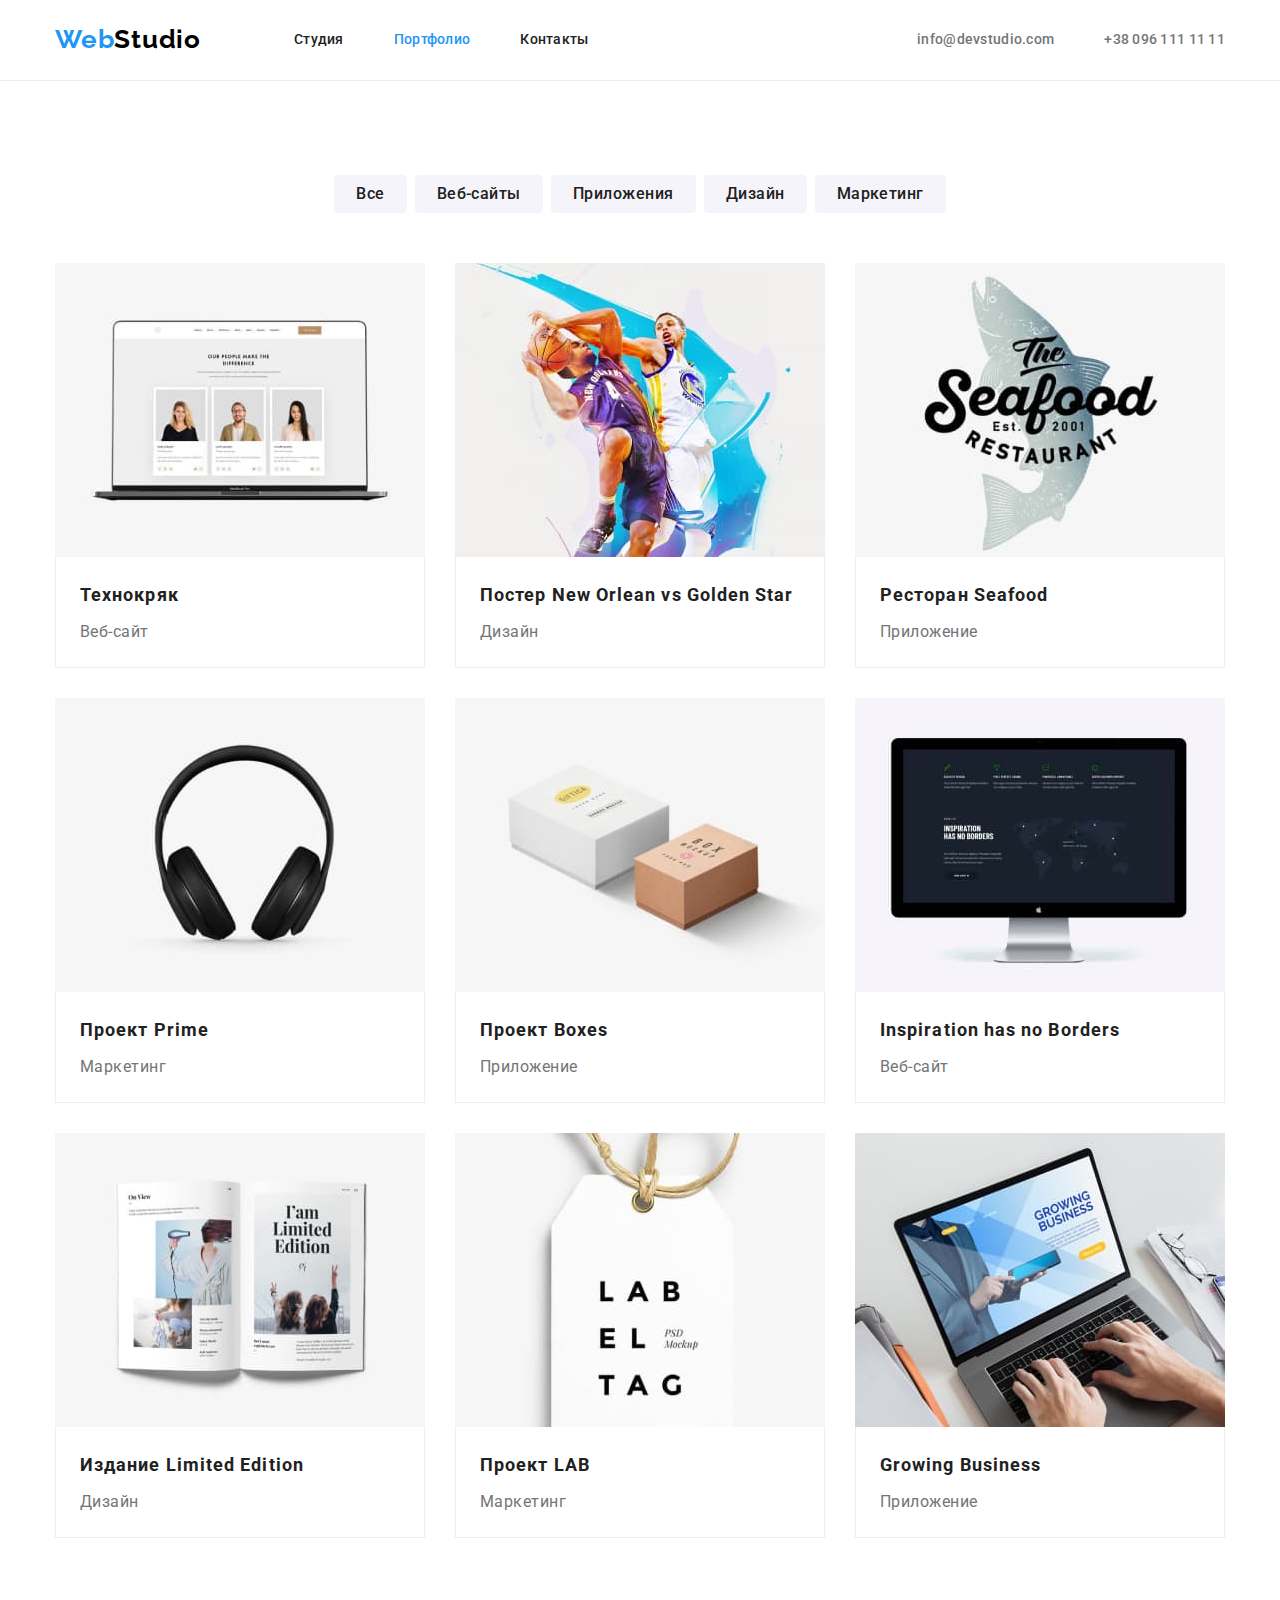
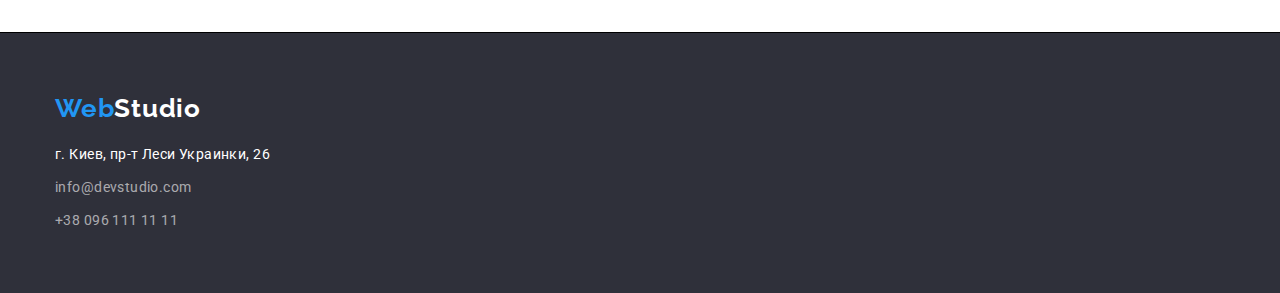
==== portfolio.html @ 7b581921 "Initial commit" ====
<!DOCTYPE html>
<html lang="ru">
  <head>
    <meta charset="UTF-8" />
    <meta http-equiv="X-UA-Compatible" content="IE=edge" />
    <meta name="viewport" content="width=device-width, initial-scale=1.0" />
    <meta name="description" content="Создание и продвижение сайтов" />
    <title>Portfolio</title>
    <link rel="preconnect" href="https://fonts.gstatic.com" />
    <link
      href="https://fonts.googleapis.com/css2?family=Raleway:wght@700&family=Roboto:wght@400;500;700;900&display=swap"
      rel="stylesheet"
    />
    <link
      rel="stylesheet"
      href="https://cdnjs.cloudflare.com/ajax/libs/modern-normalize/1.0.0/modern-normalize.min.css"
    />
    <link rel="stylesheet" href="./css/mein.css" />
  </head>
  <body>
    <!-- Шапка страницы -->
    <header class="header">
      <!-- Навигация -->
      <div class="container">
        <nav class="main-nav">
          <a class="logo" href="./index.html">
            Web<span class="tiny">Studio</span></a
          >
          <ul class="pagination list">
            <li class="pagination-item">
              <a class="pagination-link" href="./index.html">Студия</a>
            </li>

            <li class="pagination-item">
              <a class="pagination-link current" href="./portfolio.html"
                >Портфолио</a
              >
            </li>

            <li class="pagination-item">
              <a class="pagination-link" href="/Контакты">Контакты</a>
            </li>
          </ul>
        </nav>
        <!-- Для связи -->
        <ul class="contacts list">
          <li class="contacts-item">
            <a class="contacts-link" href="mailto:info@devstudio.com"
              >info@devstudio.com</a
            >
          </li>
          <li class="contacts-item">
            <a class="contacts-link" href="tel:+380961111111"
              >+38 096 111 11 11</a
            >
          </li>
        </ul>
      </div>
    </header>
    <!-- Контент страницы -->
    <main>
      <section class="portfolio">
        <div class="container">
          <h1 class="visually-hidden">Портфолио</h1>

          <h2 class="visually-hidden">Фильтр</h2>

          <ul class="list nav">
            <li class="nav-item">
              <button class="button" type="button">Все</button>
            </li>

            <li class="nav-item">
              <button class="button" type="button">Веб-сайты</button>
            </li>

            <li class="nav-item">
              <button class="button" type="button">Приложения</button>
            </li>

            <li class="nav-item">
              <button class="button" type="button">Дизайн</button>
            </li>

            <li class="nav-item">
              <button class="button" type="button">Маркетинг</button>
            </li>
          </ul>

          <h2 class="visually-hidden">Галерея проектов</h2>

          <ul class="list grid">
            <li class="gallery-item grid-item">
              <img
                src="./images/Portfolio/tehnokryak.jpg"
                width="370"
                height="294"
                alt="Ноутбук"
              />
              <div class="gallery-container">
                <h3 class="gallery-title">Технокряк</h3>
                <p class="gallery-text">Веб-сайт</p>
              </div>
            </li>

            <li class="gallery-item grid-item">
              <img
                src="./images/Portfolio/neworlean.jpg"
                width="370"
                height="294"
                alt="Два парня играют в баскутбол"
              />
              <div class="gallery-container">
                <h3 class="gallery-title">Постер New Orlean vs Golden Star</h3>
                <p class="gallery-text">Дизайн</p>
              </div>
            </li>

            <li class="gallery-item grid-item">
              <img
                src="./images/Portfolio/seafood.jpg"
                width="370"
                height="294"
                alt="Логотип ресторана Seafood "
              />
              <div class="gallery-container">
                <h3 class="gallery-title">Ресторан Seafood</h3>
                <p class="gallery-text">Приложение</p>
              </div>
            </li>

            <li class="gallery-item grid-item">
              <img
                src="./images/Portfolio/prime.jpg"
                width="370"
                height="294"
                alt="Наушники"
              />
              <div class="gallery-container">
                <h3 class="gallery-title">Проект Prime</h3>
                <p class="gallery-text">Маркетинг</p>
              </div>
            </li>

            <li class="gallery-item grid-item">
              <img
                src="./images/Portfolio/boxes.jpg"
                width="370"
                height="294"
                alt="Две картонные коробки"
              />
              <div class="gallery-container">
                <h3 class="gallery-title">Проект Boxes</h3>
                <p class="gallery-text">Приложение</p>
              </div>
            </li>

            <li class="gallery-item grid-item">
              <img
                src="./images/Portfolio/inspiration-has-no-borders.jpg"
                width="370"
                height="294"
                alt="Манитор"
              />
              <div class="gallery-container">
                <h3 class="gallery-title">Inspiration has no Borders</h3>
                <p class="gallery-text">Веб-сайт</p>
              </div>
            </li>

            <li class="gallery-item grid-item">
              <img
                src="./images/Portfolio/limited-edition.jpg"
                width="370"
                height="294"
                alt="Открытый журнал"
              />
              <div class="gallery-container">
                <h3 class="gallery-title">Издание Limited Edition</h3>
                <p class="gallery-text">Дизайн</p>
              </div>
            </li>

            <li class="gallery-item grid-item">
              <img
                src="./images/Portfolio/lab.jpg"
                width="370"
                height="294"
                alt="Этикетка"
              />
              <div class="gallery-container">
                <h3 class="gallery-title">Проект LAB</h3>
                <p class="gallery-text">Маркетинг</p>
              </div>
            </li>

            <li class="gallery-item grid-item">
              <img
                src="./images/Portfolio/growing-business.jpg"
                width="370"
                height="294"
                alt="Человек работает на компьютере"
              />
              <div class="gallery-container">
                <h3 class="gallery-title">Growing Business</h3>
                <p class="gallery-text">Приложение</p>
              </div>
            </li>
          </ul>
        </div>
      </section>
    </main>

    <!-- Подвал страницы -->
    <footer class="footer">
      <div class="container">
        <a class="logo" href="./index.html"
          >Web<span class="tiny">Studio</span></a
        >

        <address>
          <p class="address-text">г. Киев, пр-т Леси Украинки, 26</p>
          <a class="address-item" href="mailto:info@devstudio.com"
            >info@devstudio.com</a
          >
          <a class="address-item" href="tel:+380961111111">+38 096 111 11 11</a>
        </address>
      </div>
    </footer>
  </body>
</html>
---- css/mein.css ----
/* Общие настройки страницы */
body {
  background-color: #ffffff;
  color: #757575;

  font-family: Roboto, sans-serif;
  font-weight: 400;
}

:root {
  --color-white: #ffffff;
  --color-dark: #2f303a;
  --color-accent: #2196f3;
  --background-color-elements: #f5f4fa;
  --color-text-major: #212121;
  --color-text-main: #757575;
}

.visually-hidden {
  position: absolute !important;
  clip: rect(1px 1px 1px 1px);
  clip: rect(1px, 1px, 1px, 1px);
  padding: 0 !important;
  border: 0 !important;
  height: 1px !important;
  width: 1px !important;
  overflow: hidden;
  margin-bottom: 0;
}

/* Утилиты */
.list {
  list-style: none;
  margin: 0;
  padding: 0;
}

button {
  font-family: inherit;
  cursor: pointer;
}

.container {
  width: 1200px;
  margin-left: auto;
  margin-right: auto;
  padding: 0 15px;
}

h1,
h2,
h3,
h4,
p {
  margin-top: 0;
}

img {
  display: block;
  max-width: 100%;
  height: auto;
}

/* Шапка страницы */
.header {
  padding-top: 24px;
  padding-bottom: 25px;
  border-bottom: 1px solid #ececec;
}

.header .container {
  display: flex;
  align-items: center;
  justify-content: flex-end;
}

.logo {
  color: var(--color-accent);

  font-family: Raleway, sans-serif;
  font-weight: 700;
  font-size: 26px;
  line-height: 1.19;
  letter-spacing: 0.03em;
  text-decoration: none;
}

.header .logo {
  margin-right: 93px;
}

.header .tiny {
  color: #000000;
}

.main-nav {
  display: flex;
  align-items: center;
  margin-bottom: 0;
  margin-right: auto;
}

.pagination {
  display: inline-flex;
}

.pagination .pagination-link.current {
  color: var(--color-accent);
}

.pagination-item:not(:last-child),
.contacts-item:not(:last-child) {
  margin-right: 50px;
}

.pagination-link {
  color: var(--color-text-major);
  text-decoration: none;
}

.contacts {
  display: inline-flex;
}

.contacts .contacts-link {
  color: var(--color-text-main);
  text-decoration: none;
}

.pagination-link :hover,
.pagination-link :focus,
.contacts-link:hover,
.contacts-link:focus {
  color: var(--color-accent);
}

.pagination-link,
.contacts-link {
  font-weight: 500;
  font-size: 14px;
  line-height: 1.14;
  letter-spacing: 0.02em;
}

.contacts-link {
  color: var(--color-text-main);
}

/* Контент главной страницы */
/* Герой */
.hero {
  background-color: var(--color-dark);
  /* min-height: 100vh; */
  min-height: 600px;
  padding-top: 200px;
}

.hero-content {
  width: calc(100% / 12 * 6);
  margin: 0 auto;
  text-align: center;
}

.hero-title {
  color: var(--color-white);

  font-weight: 900;
  font-size: 44px;
  line-height: 1.36;
  text-align: center;
  letter-spacing: 0.06em;
  text-transform: uppercase;

  margin-bottom: 30px;
}

.hero-button {
  color: var(--color-white);
  background-color: var(--color-accent);

  font-weight: 700;
  font-size: 16px;
  line-height: 1.88;
  letter-spacing: 0.06em;
  box-shadow: 0px 4px 4px rgba(0, 0, 0, 0.15);

  border-radius: 4px;
  padding: 10px 32px;
  text-align: center;
  min-width: 200px;

  border: none;
}

.hero-button:hover,
.hero-button:focus {
  color: var(--color-accent);
  background-color: var(--color-white);
}

/* Наши приемущества */
.description {
  padding: 94px 0;
}

.description .grid {
  display: flex;
  flex-wrap: wrap;
  margin-left: -30px;
  margin-top: -30px;
}

.description .grid-item {
  margin-left: 30px;
  margin-top: 30px;
  flex-basis: calc(100% / 4 - 30px);
}

.subtitle {
  color: var(--color-text-major);

  font-weight: 700;
  font-size: 14px;
  line-height: 1.14;
  letter-spacing: 0.03em;
  text-transform: uppercase;

  margin-bottom: 10px;
}

.text-description {
  font-size: 14px;
  line-height: 1.71;
  letter-spacing: 0.03em;

  margin-bottom: 0;
}

/* Чем мы занимаемся */
.work {
  padding-bottom: 94px;
}

.work .grid {
  display: flex;
  flex-wrap: wrap;
  margin-left: -30px;
  margin-top: -30px;
}

.work .grid-item {
  margin-left: 30px;
  margin-top: 30px;
  flex-basis: calc(100% / 3 - 30px);
}

.title {
  color: var(--color-text-major);

  font-weight: 700;
  font-size: 36px;
  line-height: 1.17;
  text-align: center;
  letter-spacing: 0.03em;

  margin-bottom: 50px;
}

/* Наша команда */
.team {
  background-color: var(--background-color-elements);
  padding: 94px 0;
}

.team .grid {
  display: flex;
  flex-wrap: wrap;
  margin-left: -30px;
  margin-top: -30px;
}

.team .grid-item {
  margin-left: 30px;
  margin-top: 30px;
  flex-basis: calc(100% / 4 - 30px);
}

.team-item {
  background-color: var(--color-white);
  box-shadow: 0px 1px 3px rgba(0, 0, 0, 0.12), 0px 1px 1px rgba(0, 0, 0, 0.14),
    0px 2px 1px rgba(0, 0, 0, 0.2);
  border-radius: 0px 0px 4px 4px;
}

.team-container {
  padding-top: 30px;
  padding-bottom: 30px;
}

.team-subject {
  color: var(--color-text-major);

  font-weight: 500;
  font-size: 16px;
  line-height: 1.19;
  text-align: center;
  letter-spacing: 0.03em;

  margin-bottom: 10px;
}

.team-member {
  font-size: 16px;
  line-height: 1.19;
  text-align: center;
  letter-spacing: 0.03em;

  margin-bottom: 0;
}

/* Контент страницы портфолио */
.portfolio {
  padding: 94px 0;
}

.nav {
  margin-bottom: 50px;
  display: flex;
  justify-content: center;
}

.portfolio .button {
  background-color: var(--background-color-elements);
  color: var(--color-text-major);

  font-weight: 500;
  font-size: 16px;
  line-height: 1.62;
  text-align: center;
  letter-spacing: 0.03em;

  border-radius: 4px;
  padding: 6px 22px;
  border: none;
  text-align: center;
}
.nav-item:not(:last-child) {
  margin-right: 8px;
}

.button:hover,
.button:focus {
  background-color: var(--color-accent);
  color: var(--color-white);
}
.gallery-container {
  padding: 20px 24px;
  border-left: 1px solid #eeeeee;
  border-right: 1px solid #eeeeee;
  border-bottom: 1px solid #eeeeee;
}

.portfolio .grid {
  display: flex;
  flex-wrap: wrap;
  margin-left: -30px;
  margin-top: -30px;
}

.portfolio .grid-item {
  margin-left: 30px;
  margin-top: 30px;
  flex-basis: calc(100% / 3 - 30px);
}

.portfolio .grid {
  flex-wrap: wrap;
}

.gallery-title {
  color: var(--color-text-major);

  font-weight: 700;
  font-size: 18px;
  line-height: 2;
  letter-spacing: 0.06em;

  margin-bottom: 4px;
}

.gallery-text {
  font-size: 16px;
  line-height: 1.87;
  letter-spacing: 0.03em;

  margin-bottom: 0;
}

/* Подвал страницы */
.footer {
  background-color: var(--color-dark);
  padding-top: 60px;
  padding-bottom: 60px;
  border-top: 1px solid #000000;
}
.footer .logo {
  display: block;
  margin-bottom: 20px;
}

.footer .tiny {
  color: var(--color-white);
}

.address-text {
  color: var(--color-white);
  margin-bottom: 9px;
}
.address-item {
  color: rgba(255, 255, 255, 0.6);

  text-decoration: none;
  display: block;
}

.address-item:not(:last-child) {
  margin-bottom: 9px;
}

.address-item:hover,
.address-item:focus {
  color: var(--color-accent);
}

.address-text,
.address-item {
  font-style: normal;
  font-size: 14px;
  line-height: 1.71;
  letter-spacing: 0.03em;
}
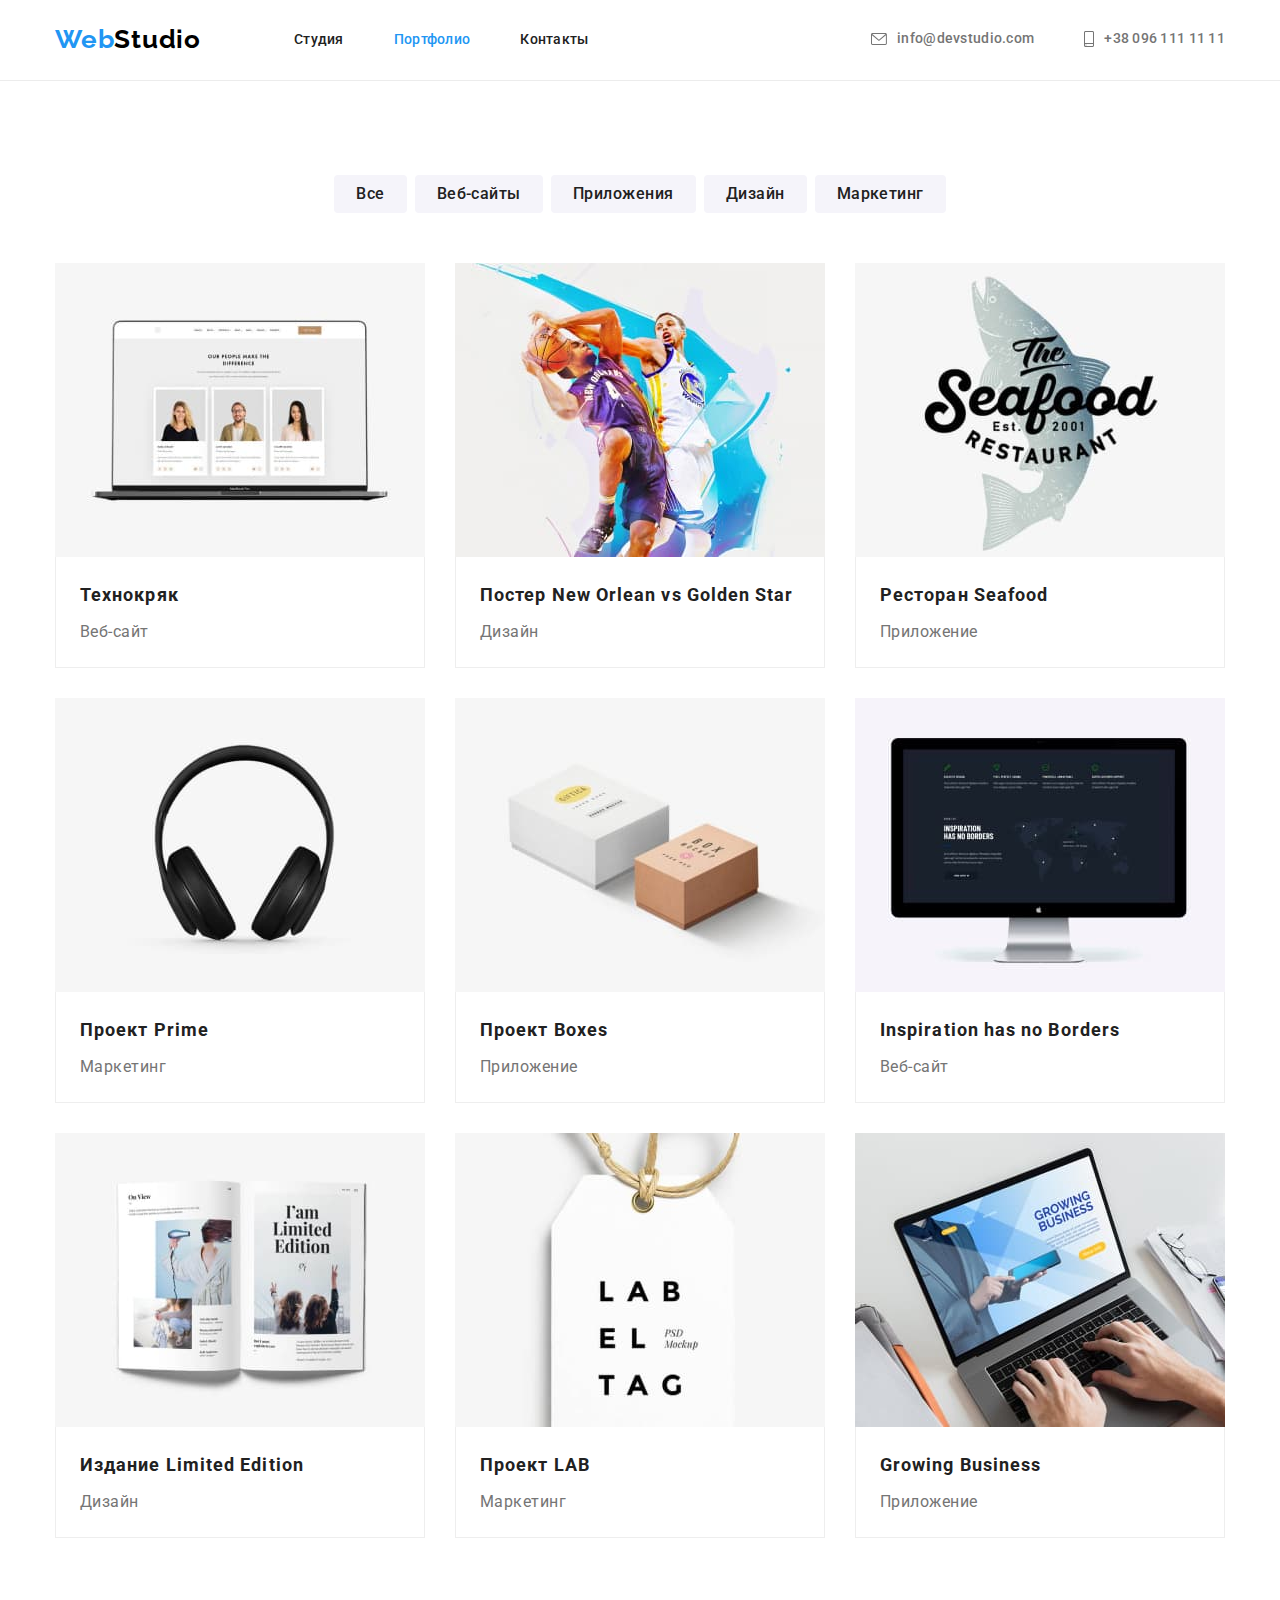
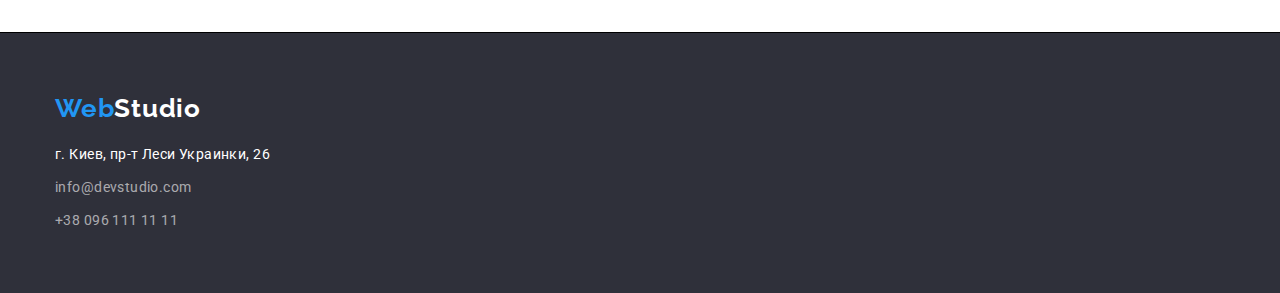
==== commit de43b41d: "Добавляет иконки" ====
--- a/portfolio.html
+++ b/portfolio.html
@@ -45,13 +45,23 @@
         <!-- Для связи -->
         <ul class="contacts list">
           <li class="contacts-item">
-            <a class="contacts-link" href="mailto:info@devstudio.com"
-              >info@devstudio.com</a
+            <a class="contacts-link" href="mailto:info@devstudio.com">
+              <svg class="contacts-icon" width="16" height="12">
+                <use
+                  href="../images/background/symbol-defs.svg#icon-envelope"
+                ></use>
+              </svg>
+              info@devstudio.com</a
             >
           </li>
           <li class="contacts-item">
-            <a class="contacts-link" href="tel:+380961111111"
-              >+38 096 111 11 11</a
+            <a class="contacts-link" href="tel:+380961111111">
+              <svg class="contacts-icon" width="10" height="16">
+                <use
+                  href="../images/background/symbol-defs.svg#icon-smartphone"
+                ></use>
+              </svg>
+              +38 096 111 11 11</a
             >
           </li>
         </ul>
--- a/css/mein.css
+++ b/css/mein.css
@@ -14,6 +14,7 @@
   --background-color-elements: #f5f4fa;
   --color-text-major: #212121;
   --color-text-main: #757575;
+  --color-icon: #afb1b8;
 }
 
 .visually-hidden {
@@ -126,11 +127,17 @@
   color: var(--color-text-main);
   text-decoration: none;
 }
-
-.pagination-link :hover,
-.pagination-link :focus,
+.contacts-icon {
+  margin-right: 10px;
+  fill: currentColor;
+}
+
+.pagination-link:hover,
+.pagination-link:focus,
 .contacts-link:hover,
-.contacts-link:focus {
+.contacts-link:focus,
+.contacts-link:hover .contacts-icon,
+.contacts-link:focus .contacts-icon {
   color: var(--color-accent);
 }
 
@@ -143,16 +150,29 @@
 }
 
 .contacts-link {
+  display: flex;
+  align-items: center;
   color: var(--color-text-main);
 }
 
 /* Контент главной страницы */
 /* Герой */
 .hero {
+  padding-top: 200px;
+  padding-bottom: 200px;
+  max-width: 1600px;
+  min-height: 600px;
+  margin-left: auto;
+  margin-right: auto;
+
   background-color: var(--color-dark);
-  /* min-height: 100vh; */
-  min-height: 600px;
-  padding-top: 200px;
+  background-image: linear-gradient(
+      rgba(47, 48, 58, 0.4),
+      rgba(47, 48, 58, 0.4)
+    ),
+    url(../images/background/hero.jpg);
+  background-position: center;
+  background-repeat: no-repeat;
 }
 
 .hero-content {
@@ -216,6 +236,17 @@
   flex-basis: calc(100% / 4 - 30px);
 }
 
+.description-icon {
+  padding: 25px 100px 25px 100px;
+  background-color: var(--background-color-elements);
+  margin-bottom: 30px;
+}
+
+.description .icon {
+  width: 70px;
+  height: 70px;
+}
+
 .subtitle {
   color: var(--color-text-major);
 
@@ -294,7 +325,6 @@
 
 .team-container {
   padding-top: 30px;
-  padding-bottom: 30px;
 }
 
 .team-subject {
@@ -316,6 +346,40 @@
   letter-spacing: 0.03em;
 
   margin-bottom: 0;
+}
+
+.networks {
+  display: flex;
+  padding: 16px 32px 30px 32px;
+}
+
+.networks-item:not(:last-child) {
+  margin-right: 10px;
+}
+
+.networks-link {
+  display: flex;
+  justify-content: center;
+  align-items: center;
+  width: 44px;
+  height: 44px;
+  border-radius: 50%;
+}
+
+.networks-icon {
+  width: 20px;
+  height: 20px;
+  fill: var(--color-icon);
+}
+
+.networks-link:hover,
+.networks-link:focus {
+  background-color: var(--color-accent);
+}
+
+.networks-link:hover .networks-icon,
+.networks-link:focus .networks-icon {
+  fill: var(--color-white);
 }
 
 /* Контент страницы портфолио */
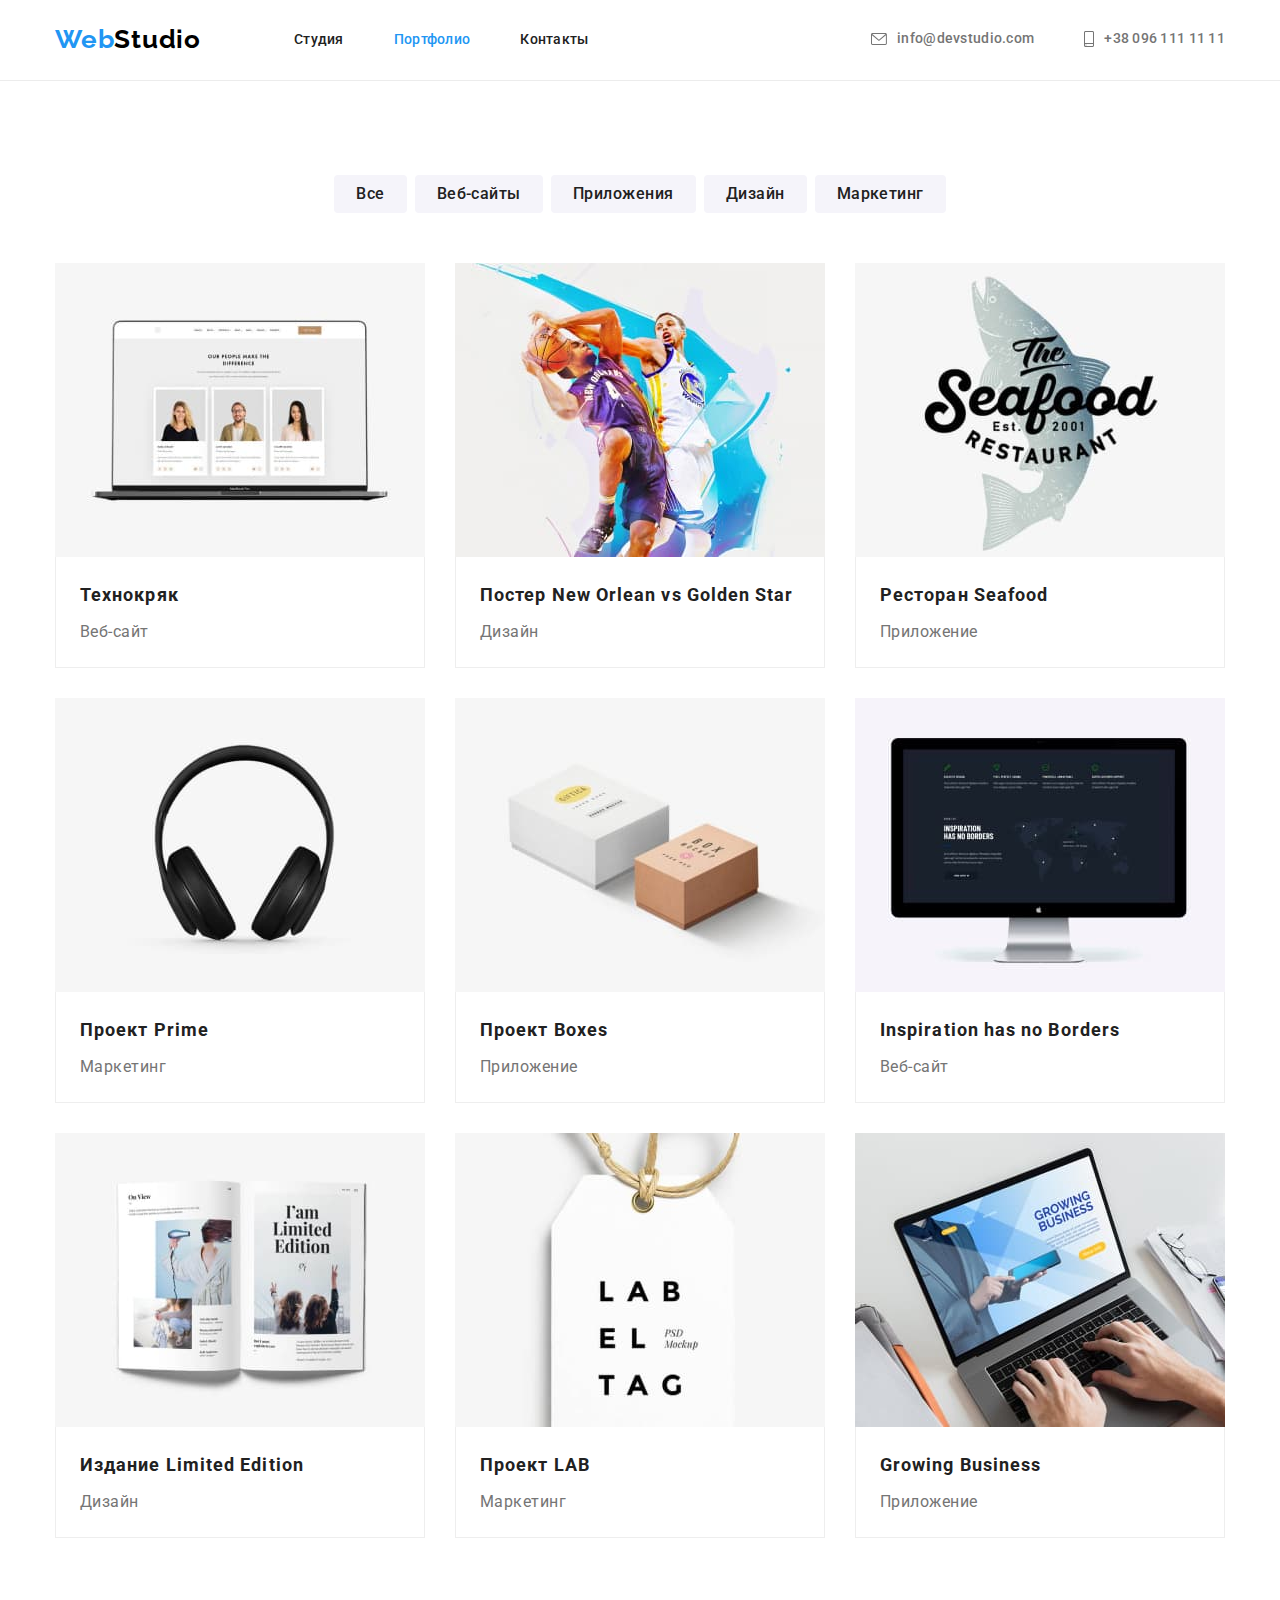
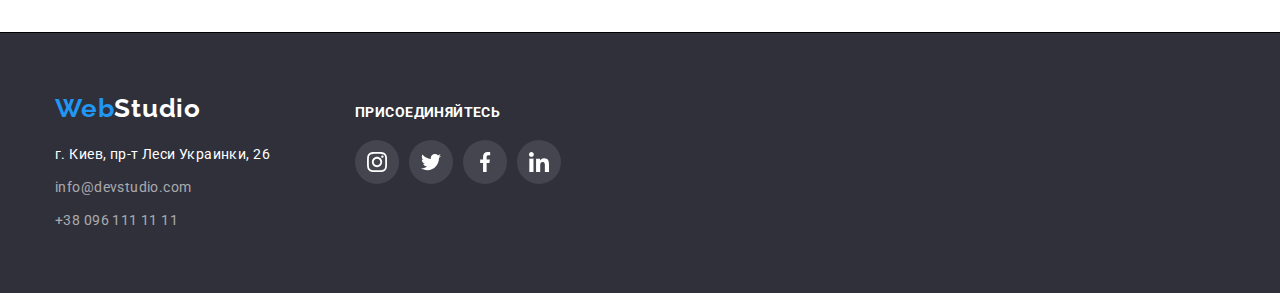
==== commit b82ba9f4: "Добавляет иконки к главной странице и портфолио" ====
--- a/portfolio.html
+++ b/portfolio.html
@@ -47,9 +47,7 @@
           <li class="contacts-item">
             <a class="contacts-link" href="mailto:info@devstudio.com">
               <svg class="contacts-icon" width="16" height="12">
-                <use
-                  href="../images/background/symbol-defs.svg#icon-envelope"
-                ></use>
+                <use href="../images/background/icons.svg#icon-envelope"></use>
               </svg>
               info@devstudio.com</a
             >
@@ -58,7 +56,7 @@
             <a class="contacts-link" href="tel:+380961111111">
               <svg class="contacts-icon" width="10" height="16">
                 <use
-                  href="../images/background/symbol-defs.svg#icon-smartphone"
+                  href="../images/background/icons.svg#icon-smartphone"
                 ></use>
               </svg>
               +38 096 111 11 11</a
@@ -101,120 +99,158 @@
 
           <ul class="list grid">
             <li class="gallery-item grid-item">
-              <img
-                src="./images/Portfolio/tehnokryak.jpg"
-                width="370"
-                height="294"
-                alt="Ноутбук"
-              />
-              <div class="gallery-container">
-                <h3 class="gallery-title">Технокряк</h3>
-                <p class="gallery-text">Веб-сайт</p>
-              </div>
-            </li>
-
-            <li class="gallery-item grid-item">
-              <img
-                src="./images/Portfolio/neworlean.jpg"
-                width="370"
-                height="294"
-                alt="Два парня играют в баскутбол"
-              />
-              <div class="gallery-container">
-                <h3 class="gallery-title">Постер New Orlean vs Golden Star</h3>
-                <p class="gallery-text">Дизайн</p>
-              </div>
-            </li>
-
-            <li class="gallery-item grid-item">
-              <img
-                src="./images/Portfolio/seafood.jpg"
-                width="370"
-                height="294"
-                alt="Логотип ресторана Seafood "
-              />
-              <div class="gallery-container">
-                <h3 class="gallery-title">Ресторан Seafood</h3>
-                <p class="gallery-text">Приложение</p>
-              </div>
-            </li>
-
-            <li class="gallery-item grid-item">
-              <img
-                src="./images/Portfolio/prime.jpg"
-                width="370"
-                height="294"
-                alt="Наушники"
-              />
-              <div class="gallery-container">
-                <h3 class="gallery-title">Проект Prime</h3>
-                <p class="gallery-text">Маркетинг</p>
-              </div>
-            </li>
-
-            <li class="gallery-item grid-item">
-              <img
-                src="./images/Portfolio/boxes.jpg"
-                width="370"
-                height="294"
-                alt="Две картонные коробки"
-              />
-              <div class="gallery-container">
-                <h3 class="gallery-title">Проект Boxes</h3>
-                <p class="gallery-text">Приложение</p>
-              </div>
-            </li>
-
-            <li class="gallery-item grid-item">
-              <img
-                src="./images/Portfolio/inspiration-has-no-borders.jpg"
-                width="370"
-                height="294"
-                alt="Манитор"
-              />
-              <div class="gallery-container">
-                <h3 class="gallery-title">Inspiration has no Borders</h3>
-                <p class="gallery-text">Веб-сайт</p>
-              </div>
-            </li>
-
-            <li class="gallery-item grid-item">
-              <img
-                src="./images/Portfolio/limited-edition.jpg"
-                width="370"
-                height="294"
-                alt="Открытый журнал"
-              />
-              <div class="gallery-container">
-                <h3 class="gallery-title">Издание Limited Edition</h3>
-                <p class="gallery-text">Дизайн</p>
-              </div>
-            </li>
-
-            <li class="gallery-item grid-item">
-              <img
-                src="./images/Portfolio/lab.jpg"
-                width="370"
-                height="294"
-                alt="Этикетка"
-              />
-              <div class="gallery-container">
-                <h3 class="gallery-title">Проект LAB</h3>
-                <p class="gallery-text">Маркетинг</p>
-              </div>
-            </li>
-
-            <li class="gallery-item grid-item">
-              <img
-                src="./images/Portfolio/growing-business.jpg"
-                width="370"
-                height="294"
-                alt="Человек работает на компьютере"
-              />
-              <div class="gallery-container">
-                <h3 class="gallery-title">Growing Business</h3>
-                <p class="gallery-text">Приложение</p>
-              </div>
+              <a class="gallery-link" href="/">
+                <div class="gallery-wrap">
+                  <img
+                    src="./images/Portfolio/tehnokryak.jpg"
+                    width="370"
+                    height="294"
+                    alt="Ноутбук"
+                  />
+                  <div class="gallery-container">
+                    <h3 class="gallery-title">Технокряк</h3>
+                    <p class="gallery-text">Веб-сайт</p>
+                  </div>
+                </div>
+              </a>
+            </li>
+
+            <li class="gallery-item grid-item">
+              <a class="gallery-link" href="/">
+                <div class="gallery-wrap">
+                  <img
+                    src="./images/Portfolio/neworlean.jpg"
+                    width="370"
+                    height="294"
+                    alt="Два парня играют в баскутбол"
+                  />
+                  <div class="gallery-container">
+                    <h3 class="gallery-title">
+                      Постер New Orlean vs Golden Star
+                    </h3>
+                    <p class="gallery-text">Дизайн</p>
+                  </div>
+                </div>
+              </a>
+            </li>
+
+            <li class="gallery-item grid-item">
+              <a class="gallery-link" href="/">
+                <div class="gallery-wrap">
+                  <img
+                    src="./images/Portfolio/seafood.jpg"
+                    width="370"
+                    height="294"
+                    alt="Логотип ресторана Seafood "
+                  />
+                  <div class="gallery-container">
+                    <h3 class="gallery-title">Ресторан Seafood</h3>
+                    <p class="gallery-text">Приложение</p>
+                  </div>
+                </div>
+              </a>
+            </li>
+
+            <li class="gallery-item grid-item">
+              <a class="gallery-link" href="/">
+                <div class="gallery-wrap">
+                  <img
+                    src="./images/Portfolio/prime.jpg"
+                    width="370"
+                    height="294"
+                    alt="Наушники"
+                  />
+                  <div class="gallery-container">
+                    <h3 class="gallery-title">Проект Prime</h3>
+                    <p class="gallery-text">Маркетинг</p>
+                  </div>
+                </div>
+              </a>
+            </li>
+
+            <li class="gallery-item grid-item">
+              <a class="gallery-link" href="/">
+                <div class="gallery-wrap">
+                  <img
+                    src="./images/Portfolio/boxes.jpg"
+                    width="370"
+                    height="294"
+                    alt="Две картонные коробки"
+                  />
+                  <div class="gallery-container">
+                    <h3 class="gallery-title">Проект Boxes</h3>
+                    <p class="gallery-text">Приложение</p>
+                  </div>
+                </div>
+              </a>
+            </li>
+
+            <li class="gallery-item grid-item">
+              <a class="gallery-link" href="/">
+                <div class="gallery-wrap">
+                  <img
+                    src="./images/Portfolio/inspiration-has-no-borders.jpg"
+                    width="370"
+                    height="294"
+                    alt="Манитор"
+                  />
+                  <div class="gallery-container">
+                    <h3 class="gallery-title">Inspiration has no Borders</h3>
+                    <p class="gallery-text">Веб-сайт</p>
+                  </div>
+                </div>
+              </a>
+            </li>
+
+            <li class="gallery-item grid-item">
+              <a class="gallery-link" href="/">
+                <div class="gallery-wrap">
+                  <img
+                    src="./images/Portfolio/limited-edition.jpg"
+                    width="370"
+                    height="294"
+                    alt="Открытый журнал"
+                  />
+                  <div class="gallery-container">
+                    <h3 class="gallery-title">Издание Limited Edition</h3>
+                    <p class="gallery-text">Дизайн</p>
+                  </div>
+                </div>
+              </a>
+            </li>
+
+            <li class="gallery-item grid-item">
+              <a class="gallery-link" href="/">
+                <div class="gallery-wrap">
+                  <img
+                    src="./images/Portfolio/lab.jpg"
+                    width="370"
+                    height="294"
+                    alt="Этикетка"
+                  />
+                  <div class="gallery-container">
+                    <h3 class="gallery-title">Проект LAB</h3>
+                    <p class="gallery-text">Маркетинг</p>
+                  </div>
+                </div>
+              </a>
+            </li>
+
+            <li class="gallery-item grid-item">
+              <a class="gallery-link" href="/">
+                <div class="gallery-wrap">
+                  <img
+                    src="./images/Portfolio/growing-business.jpg"
+                    width="370"
+                    height="294"
+                    alt="Человек работает на компьютере"
+                  />
+                  <div class="gallery-container">
+                    <h3 class="gallery-title">Growing Business</h3>
+                    <p class="gallery-text">Приложение</p>
+                  </div>
+                </div>
+              </a>
             </li>
           </ul>
         </div>
@@ -224,17 +260,68 @@
     <!-- Подвал страницы -->
     <footer class="footer">
       <div class="container">
-        <a class="logo" href="./index.html"
-          >Web<span class="tiny">Studio</span></a
-        >
-
-        <address>
-          <p class="address-text">г. Киев, пр-т Леси Украинки, 26</p>
-          <a class="address-item" href="mailto:info@devstudio.com"
-            >info@devstudio.com</a
-          >
-          <a class="address-item" href="tel:+380961111111">+38 096 111 11 11</a>
-        </address>
+        <div class="footer-wrap">
+          <section class="footer-adress">
+            <h2 class="visually-hidden">Адрес</h2>
+            <a class="logo" href="./index.html"
+              >Web<span class="tiny">Studio</span></a
+            >
+
+            <address>
+              <p class="address-text">г. Киев, пр-т Леси Украинки, 26</p>
+              <a class="address-item" href="mailto:info@devstudio.com"
+                >info@devstudio.com</a
+              >
+              <a class="address-item" href="tel:+380961111111"
+                >+38 096 111 11 11</a
+              >
+            </address>
+          </section>
+          <section class="footer-networks">
+            <h2 class="footer-networks-title">присоединяйтесь</h2>
+            <ul class="networks list">
+              <li class="networks-item">
+                <a class="networks-link" href="/" rel="noreferrer noopener">
+                  <svg class="networks-icon">
+                    <use
+                      href="../images/background/icons.svg#icon-instagram-2"
+                    ></use>
+                  </svg>
+                </a>
+              </li>
+
+              <li class="networks-item">
+                <a class="networks-link" href="/" rel="noreferrer noopener">
+                  <svg class="networks-icon">
+                    <use
+                      href="../images/background/icons.svg#icon-twitter-1"
+                    ></use>
+                  </svg>
+                </a>
+              </li>
+
+              <li class="networks-item">
+                <a class="networks-link" href="/" rel="noreferrer noopener">
+                  <svg class="networks-icon">
+                    <use
+                      href="../images/background/icons.svg#icon-facebook-1"
+                    ></use>
+                  </svg>
+                </a>
+              </li>
+
+              <li class="networks-item">
+                <a class="networks-link" href="/" rel="noreferrer noopener">
+                  <svg class="networks-icon">
+                    <use
+                      href="../images/background/icons.svg#icon-linkedin-1"
+                    ></use>
+                  </svg>
+                </a>
+              </li>
+            </ul>
+          </section>
+        </div>
       </div>
     </footer>
   </body>
--- a/css/mein.css
+++ b/css/mein.css
@@ -240,9 +240,11 @@
   padding: 25px 100px 25px 100px;
   background-color: var(--background-color-elements);
   margin-bottom: 30px;
+  border-radius: 4px;
 }
 
 .description .icon {
+  display: block;
   width: 70px;
   height: 70px;
 }
@@ -348,13 +350,17 @@
   margin-bottom: 0;
 }
 
-.networks {
-  display: flex;
+.team .networks {
+  display: flex;
+  margin-left: -10px;
+  margin-top: -10px;
   padding: 16px 32px 30px 32px;
 }
 
-.networks-item:not(:last-child) {
-  margin-right: 10px;
+.team .networks-item {
+  margin-left: 10px;
+  margin-top: 10px;
+  flex-basis: calc(100% / 4 - 10px);
 }
 
 .networks-link {
@@ -382,6 +388,46 @@
   fill: var(--color-white);
 }
 
+/* Постоянные клиенты */
+.clients {
+  padding: 94px 0 94px 0;
+}
+
+.clients-list {
+  display: flex;
+  margin-left: -30px;
+  margin-top: -30px;
+}
+
+.clients-item {
+  margin-left: 30px;
+  margin-top: 30px;
+  flex-basis: calc(100% / 6 - 30px);
+}
+
+.clients-link {
+  display: flex;
+  justify-content: center;
+  align-items: center;
+  width: 170px;
+  height: 90px;
+
+  border: 1px solid var(--color-icon);
+  border-radius: 4px;
+}
+
+.clients-icon {
+  fill: var(--color-icon);
+}
+
+.clients-link:hover,
+.clients-link:focus,
+.clients-link:hover .clients-icon,
+.clients-link:focus .clients-icon {
+  border-color: var(--color-accent);
+  fill: var(--color-accent);
+}
+
 /* Контент страницы портфолио */
 .portfolio {
   padding: 94px 0;
@@ -416,6 +462,8 @@
 .button:focus {
   background-color: var(--color-accent);
   color: var(--color-white);
+  box-shadow: 0px 3px 1px rgba(0, 0, 0, 0.1), 0px 1px 2px rgba(0, 0, 0, 0.08),
+    0px 2px 2px rgba(0, 0, 0, 0.12);
 }
 .gallery-container {
   padding: 20px 24px;
@@ -439,6 +487,17 @@
 
 .portfolio .grid {
   flex-wrap: wrap;
+}
+
+.gallery-link {
+  text-decoration: none;
+  color: inherit;
+}
+
+.gallery-link:focus .gallery-wrap,
+.gallery-link:hover .gallery-wrap {
+  box-shadow: 0px 1px 1px rgba(0, 0, 0, 0.12), 0px 4px 4px rgba(0, 0, 0, 0.06),
+    1px 4px 6px rgba(0, 0, 0, 0.16);
 }
 
 .gallery-title {
@@ -467,9 +526,23 @@
   padding-bottom: 60px;
   border-top: 1px solid #000000;
 }
-.footer .logo {
+
+.footer-wrap {
+  display: flex;
+  margin-left: -30px;
+  margin-top: -30px;
+  align-items: baseline;
+}
+
+.footer section {
+  margin-left: 30px;
+  margin-top: 30px;
+  flex-basis: calc(100% / 4 - 30px);
+}
+
+.footer-adress .logo {
   display: block;
-  margin-bottom: 20px;
+  margin: 0 0 20px 0;
 }
 
 .footer .tiny {
@@ -480,6 +553,7 @@
   color: var(--color-white);
   margin-bottom: 9px;
 }
+
 .address-item {
   color: rgba(255, 255, 255, 0.6);
 
@@ -503,3 +577,34 @@
   line-height: 1.71;
   letter-spacing: 0.03em;
 }
+
+.footer-networks .networks {
+  display: flex;
+}
+
+.footer-networks .networks-item:not(:last-child) {
+  margin-right: 10px;
+}
+
+.footer-networks-title {
+  font-size: 14px;
+  line-height: 1.14;
+  letter-spacing: 0.03em;
+  text-transform: uppercase;
+  color: var(--color-white);
+
+  margin-bottom: 20px;
+}
+
+.footer-networks .networks-icon {
+  fill: var(--color-white);
+}
+
+.footer-networks .networks-link {
+  background-color: rgb(255, 255, 255, 0.1);
+}
+
+.footer-networks .networks-link:focus,
+.footer-networks .networks-link:hover {
+  background-color: var(--color-accent);
+}
